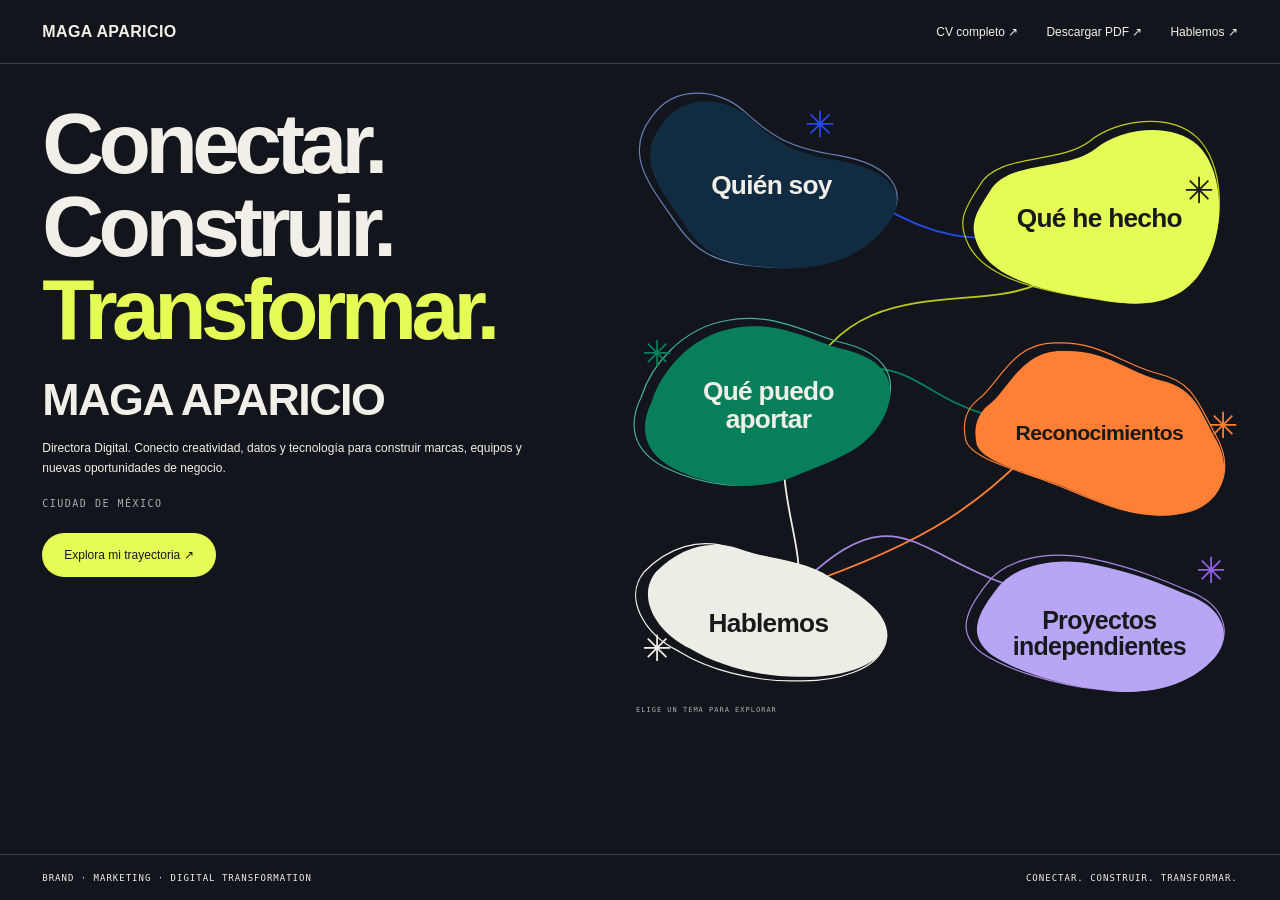
==== index.html @ 7d85b3da "Refresh stylesheet for green projects background" ====
<!doctype html><html lang="es"><head><meta charset="UTF-8"><meta name="viewport" content="width=device-width, initial-scale=1"><meta name="description" content="Conoce la trayectoria, experiencia y capacidades de Maga Aparicio."><title>Maga Aparicio — Conectar. Construir. Transformar.</title><link rel="stylesheet" href="interactive.css?v=20261020-green-projects"></head><body><header><a class="header-name" href="https://magaaparicio.github.io/#inicio" aria-label="Maga Aparicio, inicio">MAGA APARICIO</a><nav><a href="cv.html">CV completo ↗</a><a href="Maga-Aparicio-CV.pdf?v=20261013-8" download="Maga-Aparicio-CV.pdf">Descargar PDF ↗</a><button data-view="contacto">Hablemos ↗</button></nav></header><main><section class="copy"><div id="content" role="tabpanel" aria-live="polite" aria-labelledby="tab-inicio"></div><div class="secondary"><button data-view="inicio" id="tab-inicio">Inicio</button><button data-view="reconocimientos">Reconocimientos</button><button data-view="contacto">Contacto</button></div></section><section class="visual" aria-label="Explora mi perfil"><div id="scene" aria-hidden="true"><svg class="connections" viewBox="0 0 1000 1000" aria-hidden="true"><path d="M260 180 C440 140 420 285 690 235"/><path d="M735 235 C690 440 380 240 275 500"/><path d="M270 520 C480 360 460 595 735 540"/><path d="M270 520 C210 630 280 735 270 830"/><path d="M735 530 C590 655 560 725 270 825"/><path d="M270 825 C460 640 465 815 735 850"/></svg></div><span class="design-star star-0" aria-hidden="true">✳</span><span class="design-star star-1" aria-hidden="true">✳</span><span class="design-star star-2" aria-hidden="true">✳</span><span class="design-star star-3" aria-hidden="true">✳</span><span class="design-star star-4" aria-hidden="true">✳</span><span class="design-star star-5" aria-hidden="true">✳</span><div class="choices" role="tablist" aria-label="Secciones del perfil"><button class="sphere-choice choice-0" id="tab-soy" role="tab" aria-controls="content" aria-selected="false" data-view="soy"><svg class="organic-shape" viewBox="0 0 250 220" preserveAspectRatio="none" aria-hidden="true"><path class="shape-outline" d="M24 39 C44 3 83 8 105 32 C130 59 142 72 189 81 C235 91 254 120 231 156 C209 191 170 210 118 202 C71 199 56 176 40 145 C20 110 0 77 24 39 Z" fill="none"/><path class="shape-fill" d="M24 39 C44 3 83 8 105 32 C130 59 142 72 189 81 C235 91 254 120 231 156 C209 191 170 210 118 202 C71 199 56 176 40 145 C20 110 0 77 24 39 Z"/></svg><span><b class="node-copy">Quién soy</b></span><small>Trayectoria & enfoque ↗</small></button><button class="sphere-choice choice-1" id="tab-hecho" role="tab" aria-controls="content" aria-selected="false" data-view="hecho"><svg class="organic-shape" viewBox="0 0 250 220" preserveAspectRatio="none" aria-hidden="true"><path class="shape-outline" d="M21 80 C37 44 93 57 121 32 C146 8 194 2 218 28 C242 55 245 120 225 160 C208 199 175 211 125 199 C72 190 27 176 12 143 C1 118 7 105 21 80 Z" fill="none"/><path class="shape-fill" d="M21 80 C37 44 93 57 121 32 C146 8 194 2 218 28 C242 55 245 120 225 160 C208 199 175 211 125 199 C72 190 27 176 12 143 C1 118 7 105 21 80 Z"/></svg><span><b class="node-copy">Qué he hecho</b></span><small>Experiencia & resultados ↗</small></button><button class="sphere-choice choice-2" id="tab-aporto" role="tab" aria-controls="content" aria-selected="false" data-view="aporto"><svg class="organic-shape" viewBox="0 0 250 220" preserveAspectRatio="none" aria-hidden="true"><path class="shape-outline" d="M15 104 C24 69 51 27 92 18 C134 8 165 32 193 42 C237 54 249 83 234 123 C218 163 185 174 151 192 C109 214 66 202 35 183 C8 165 2 137 15 104 Z" fill="none"/><path class="shape-fill" d="M15 104 C24 69 51 27 92 18 C134 8 165 32 193 42 C237 54 249 83 234 123 C218 163 185 174 151 192 C109 214 66 202 35 183 C8 165 2 137 15 104 Z"/></svg><span><b class="node-copy">Qué puedo<br>aportar</b></span><small>Capacidades ↗</small></button><button class="sphere-choice choice-3" id="tab-reconocimientos" role="tab" aria-controls="content" aria-selected="false" data-view="reconocimientos"><svg class="organic-shape" viewBox="0 0 250 220" preserveAspectRatio="none" aria-hidden="true"><path class="shape-outline" d="M20 78 C39 62 51 13 93 16 C132 15 151 40 184 50 C215 59 219 82 235 117 C254 158 237 195 203 202 C165 211 128 190 95 173 C65 157 14 145 9 122 C6 105 9 89 20 78 Z" fill="none"/><path class="shape-fill" d="M20 78 C39 62 51 13 93 16 C132 15 151 40 184 50 C215 59 219 82 235 117 C254 158 237 195 203 202 C165 211 128 190 95 173 C65 157 14 145 9 122 C6 105 9 89 20 78 Z"/></svg><span><b class="node-copy">Reconocimientos</b></span><small>Trabajo que deja huella ↗</small></button><button class="sphere-choice choice-4" id="tab-contacto" role="tab" aria-controls="content" aria-selected="false" data-view="contacto"><svg class="organic-shape" viewBox="0 0 250 220" preserveAspectRatio="none" aria-hidden="true"><path class="shape-outline" d="M19 58 C41 26 69 13 98 27 C126 42 158 41 184 66 C216 91 241 118 237 150 C234 185 193 202 156 200 C117 201 77 185 51 162 C18 139 0 91 19 58 Z" fill="none"/><path class="shape-fill" d="M19 58 C41 26 69 13 98 27 C126 42 158 41 184 66 C216 91 241 118 237 150 C234 185 193 202 156 200 C117 201 77 185 51 162 C18 139 0 91 19 58 Z"/></svg><span><b class="node-copy">Hablemos</b></span><small>¿Qué podemos transformar? ↗</small></button><button class="sphere-choice choice-5" id="tab-proyectos" role="tab" aria-controls="content" aria-selected="false" data-view="proyectos"><svg class="organic-shape" viewBox="0 0 250 220" preserveAspectRatio="none" aria-hidden="true"><path class="shape-outline" d="M27 67 C42 35 80 20 121 32 C156 42 181 56 215 77 C244 96 252 133 230 164 C206 198 169 210 130 202 C92 197 45 176 23 154 C1 129 8 102 27 67 Z" fill="none"/><path class="shape-fill" d="M27 67 C42 35 80 20 121 32 C156 42 181 56 215 77 C244 96 252 133 230 164 C206 198 169 210 130 202 C92 197 45 176 23 154 C1 129 8 102 27 67 Z"/></svg><span><b class="node-copy">Proyectos<br>independientes</b></span></button></div><div class="visual-bottom"><span>ELIGE UN TEMA PARA EXPLORAR</span><button id="motion" aria-pressed="false">Pausar movimiento</button></div></section></main><footer><span>BRAND · MARKETING · DIGITAL TRANSFORMATION</span><span>CONECTAR. CONSTRUIR. TRANSFORMAR.</span></footer><script src="interactive.js?v=20261020-theindustry"></script><script src="constellation-2d.js"></script></body></html>
---- interactive.css ----
:root{--paper:#eeede5;--ink:#17191b;--blue:#2449ed;--yellow:#e4fc55}*{box-sizing:border-box}body{margin:0;background:var(--paper);color:var(--ink);font-family:Arial,Helvetica,sans-serif}a{color:inherit;text-decoration:none}button{font:inherit;cursor:pointer;color:inherit}header{height:78px;padding:0 5%;display:flex;align-items:center;justify-content:space-between;border-bottom:1px solid #17191b25}.brand{font-size:30px;letter-spacing:-3px;font-weight:900}.brand span{font-size:11px;letter-spacing:0;vertical-align:top}nav{display:flex;gap:28px;align-items:center;font-size:12px}nav button{background:none;border:0;padding:8px 0}main{display:grid;grid-template-columns:48% 52%;min-height:calc(100svh - 124px)}.copy{padding:50px 0 25px 10.4%;display:flex;flex-direction:column;min-width:0}.eyebrow,.kicker,.secondary,footer,.visual-bottom,.number{font:10px monospace;letter-spacing:1px}.eyebrow{margin-bottom:40px}.copy h1{font-size:clamp(52px,7vw,110px);line-height:.97;letter-spacing:-.065em;margin:0 0 30px}.copy h2{font-size:clamp(36px,4.7vw,74px);line-height:1.04;letter-spacing:-.055em;margin:18px 0 25px;font-weight:500}em{font-style:normal;color:var(--blue)}.lead{font-size:17px;line-height:1.65;max-width:440px;margin:15px 0}.kicker{display:block}.pill{display:inline-block;background:var(--ink);color:var(--paper);border:0;padding:15px 22px;border-radius:28px;font-size:12px;margin-top:20px}.secondary{display:flex;gap:24px;margin-top:auto;padding-top:35px}.secondary button{border:0;background:none;padding:8px 0;font:inherit;opacity:.6}.secondary button.active{opacity:1;text-decoration:underline;text-underline-offset:6px}.visual{position:relative;min-width:0;min-height:660px;align-self:stretch}#scene{position:absolute;inset:0}#scene canvas{width:100%;height:100%;display:block}.choices{position:absolute;inset:0;pointer-events:none}.sphere-choice{position:absolute;border:0;border-radius:50%;width:210px;height:210px;background:transparent;pointer-events:auto;display:flex;flex-direction:column;justify-content:center;align-items:center;gap:10px;color:white;text-shadow:0 2px 12px #001259;font-weight:600;transition:transform .3s}.sphere-choice:hover{transform:scale(1.07)}.sphere-choice[aria-selected=true]{outline:1px solid var(--blue);outline-offset:17px}.sphere-choice>span:not(.number){font-size:19px;letter-spacing:-.4px}.sphere-choice small{font-size:10px;font-weight:400}.number{opacity:.7}.choice-0{left:7%;top:8%}.choice-1{left:53%;top:31%}.choice-2{left:15%;top:61%}.visual-bottom{position:absolute;bottom:12px;left:8%;right:6%;display:flex;justify-content:space-between;align-items:center;gap:12px;color:#555;font-size:9px}.visual-bottom button{border:1px solid #888;background:none;border-radius:20px;padding:8px 12px;font-size:9px}.facts{display:grid;grid-template-columns:repeat(3,minmax(0,1fr));gap:12px;margin:25px 0}.facts strong{font-size:40px;letter-spacing:-2px;color:var(--blue);display:block}.facts span{font-size:11px;line-height:1.5;display:block;margin-top:8px}.mini-timeline{border-left:1px solid #8887;padding-left:20px;margin:25px 0}.mini-timeline p{font-size:14px;line-height:1.6;margin:12px 0}.mini-timeline small{font:10px monospace;color:var(--blue);display:block}.skills p,.honors p{border-top:1px solid #8885;padding:14px 0;margin:0;font-size:18px}.skills small,.honors small{display:block;font-size:12px;line-height:1.6;margin-top:8px;color:#555}.mail{font-size:clamp(16px,2vw,28px);display:inline-block;border-bottom:1px solid #555;padding-bottom:8px;margin-top:20px;overflow-wrap:anywhere;max-width:100%}footer{height:46px;padding:0 5%;display:flex;align-items:center;justify-content:space-between;border-top:1px solid #17191b25;font-size:9px}#content{animation:enter .4s ease both;max-width:95%}@keyframes enter{from{opacity:0;transform:translateY(10px)}to{opacity:1;transform:none}}:focus-visible{outline:3px solid #ff821c;outline-offset:6px}.no-webgl .sphere-choice{background:radial-gradient(circle at 35% 20%,#6586ff,#1645ea 55%,#072373);box-shadow:0 20px 45px #2449ed30}.no-webgl #motion{display:none}@media(max-width:1000px) and (min-width:701px){.sphere-choice{width:165px;height:165px}.choice-1{left:51%}.sphere-choice>span:not(.number){font-size:15px}.sphere-choice small{font-size:8px}.visual{min-height:590px}.copy{padding-top:35px}.copy h1{font-size:7vw}.eyebrow{font-size:8px}.facts strong{font-size:30px}}@media(max-width:700px){header{height:auto;min-height:70px;padding:16px 6%;gap:15px}nav{gap:15px;font-size:10px}nav a:nth-child(2){display:none}main{display:flex;flex-direction:column}.copy{padding:32px 7% 20px;order:2}.eyebrow{margin-bottom:25px}.copy h1{font-size:14vw}.copy h2{font-size:10vw}.visual{order:1;height:390px;min-height:390px}.sphere-choice{width:135px;height:135px;gap:6px}.sphere-choice>span:not(.number){font-size:13px}.sphere-choice small{font-size:8px}.choice-0{left:7%;top:6%}.choice-1{left:56%;top:22%}.choice-2{left:25%;top:56%}.sphere-choice[aria-selected=true]{outline-offset:9px}.visual-bottom{bottom:0;font-size:7px}.visual-bottom button{font-size:8px;padding:6px}.lead{font-size:15px}.secondary{margin-top:20px;gap:20px}footer{font-size:8px;height:50px}footer span:last-child{display:none}.facts strong{font-size:34px}#content{max-width:100%}}@media(prefers-reduced-motion:reduce){*{animation:none!important;transition:none!important}}
.visual{min-height:790px}.sphere-choice{width:190px;height:190px}.choice-0{left:8%;top:6%}.choice-1{left:54%;top:24%}.choice-2{left:10%;top:49%}.choice-3{width:145px;height:145px;left:61%;top:60%}.choice-4{width:145px;height:145px;left:33%;top:78%}.choice-3>span:not(.number),.choice-4>span:not(.number){font-size:14px}.choice-3 small,.choice-4 small{font-size:8px}.education-note{font-size:11px;line-height:1.8;color:#555;margin-top:22px}.job-explorer{margin-top:24px}.job-explorer label{font:10px monospace;letter-spacing:1px;display:block;margin-bottom:10px}.job-explorer select{width:100%;padding:13px;background:transparent;border:1px solid #999;color:#17191b;font:13px Arial;border-radius:4px}#job-detail{font-size:13px;line-height:1.6;padding:15px 0}#job-detail h3{font-size:18px;margin:8px 0}#job-detail small{font:10px monospace;color:#2449ed}#job-detail ul{padding-left:18px}#job-detail li{margin:8px 0}.visual{position:sticky;top:0;align-self:start;height:calc(100svh - 100px);min-height:790px}@media(min-width:701px) and (max-width:1000px){.sphere-choice{width:155px;height:155px}.choice-3,.choice-4{width:120px;height:120px}.choice-3>span:not(.number){font-size:11px}.choice-3 small{font-size:7px}}@media(max-width:700px){.visual{position:relative;top:auto;height:450px;min-height:450px}.sphere-choice{width:120px;height:120px}.choice-0{left:6%;top:3%}.choice-1{left:61%;top:12%}.choice-2{left:8%;top:43%}.choice-3{left:65%;top:51%;width:95px;height:95px}.choice-4{left:36%;top:73%;width:95px;height:95px}.sphere-choice>span:not(.number){font-size:12px}.sphere-choice small{font-size:7px}.choice-3>span:not(.number){font-size:9px}.choice-4>span:not(.number){font-size:11px}.choice-3 small,.choice-4 small{font-size:6px}.visual-bottom{font-size:6px}.visual-bottom button{font-size:7px}}
/* Editorial finish and a clearer state for each sphere. */
body{background:#f1efe7}.visual:before{content:'';position:absolute;inset:3% 4% 0;background:radial-gradient(ellipse at 47% 52%,#d5dcf54a,transparent 65%);pointer-events:none}.visual:after{content:'CONEXIONES QUE DAN FORMA A MI TRAYECTORIA';position:absolute;right:8%;top:16px;font:8px monospace;letter-spacing:1.5px;color:#747773;pointer-events:none}.sphere-choice{transition:transform .45s cubic-bezier(.2,.7,.2,1),opacity .45s;isolation:isolate}.sphere-choice:before{content:'';position:absolute;inset:-11px;border:1px solid #2449ed;border-radius:50%;opacity:0;transform:scale(.92);transition:opacity .4s,transform .4s;pointer-events:none}.sphere-choice[aria-selected=true]{outline:none;transform:scale(1.04)}.sphere-choice[aria-selected=true]:before{opacity:.8;transform:scale(1.06)}.sphere-choice[aria-selected=true] .number{background:var(--yellow);color:#17191b;text-shadow:none;border-radius:20px;padding:4px 8px;opacity:1}.sphere-choice:hover:before{opacity:.35;transform:scale(1.01)}.sphere-choice[aria-selected=true]:hover:before{opacity:.8;transform:scale(1.06)}body:not([data-view=inicio]) .sphere-choice[aria-selected=false]{opacity:.76}.sphere-choice small{opacity:.85}.sphere-choice span,.sphere-choice small{pointer-events:none}.copy h1,.copy h2{font-weight:600}.eyebrow:before{content:'';width:6px;height:6px;background:#2449ed;display:inline-block;margin-right:10px;border-radius:50%}.kicker{color:#636965}.secondary{border-top:1px solid #17191b20;margin-top:35px;padding-top:17px}.secondary button:hover{opacity:1}.pill{transition:background .25s,transform .25s}.pill:hover{background:#2449ed;transform:translateY(-2px)}.job-explorer select:focus-visible{outline:2px solid #2449ed}.facts{border-top:1px solid #17191b25;border-bottom:1px solid #17191b25;padding:20px 0}.facts>div+div{border-left:1px solid #17191b25;padding-left:12px}.skills p,.honors p{padding:18px 0}.education-note strong{color:#17191b}.mail:hover{color:#2449ed}.brand:hover{color:#2449ed}#content{animation:enter .5s cubic-bezier(.2,.7,.2,1) both}@keyframes enter{from{opacity:0;transform:translateY(12px);filter:blur(3px)}to{opacity:1;transform:none;filter:none}}@media(max-width:700px){.visual:after{font-size:6px;top:9px;right:6%}.sphere-choice:before{inset:-6px}.sphere-choice[aria-selected=true]{transform:scale(1.02)}.facts{padding:15px 0}.secondary{gap:22px}.copy{padding-top:38px}}
body{--paper:#12151b;--ink:#f1efe7;background:var(--paper);color:var(--ink);transition:background .65s ease,color .5s ease}body[data-theme=cream]{--paper:#f1efe7;--ink:#17191b}body[data-theme=blue]{--paper:#2449ed;--ink:#f1efe7}header,footer{border-color:color-mix(in srgb,var(--ink) 20%,transparent)}body[data-theme=dark] em,body[data-theme=blue] em{color:#e4fc55}body[data-theme=dark] .visual:before{background:radial-gradient(ellipse at 47% 52%,#163a8f40,transparent 65%)}body[data-theme=blue] .visual:before{background:radial-gradient(ellipse at 47% 52%,#080e4745,transparent 65%)}.eyebrow,.kicker,.visual:after,.visual-bottom,.education-note,.skills small,.honors small{color:var(--ink);opacity:.7}.education-note strong{color:var(--ink)}.facts strong,.mini-timeline small,#job-detail small{color:#2449ed}body[data-theme=dark] .facts strong,body[data-theme=blue] .facts strong,body[data-theme=dark] .mini-timeline small,body[data-theme=blue] .mini-timeline small,body[data-theme=dark] #job-detail small{color:#e4fc55}.facts,.facts>div+div,.secondary,.skills p,.honors p,.mini-timeline{border-color:color-mix(in srgb,var(--ink) 24%,transparent)}.job-explorer select{color:var(--ink);border-color:color-mix(in srgb,var(--ink) 40%,transparent);background:var(--paper)}.job-explorer select option{background:var(--paper);color:var(--ink)}body[data-theme=dark] .pill,body[data-theme=blue] .pill{background:#e4fc55;color:#17191b}body[data-theme=dark] .sphere-choice:before,body[data-theme=blue] .sphere-choice:before{border-color:#e4fc55}.mail:hover,body[data-theme=dark] .brand:hover,body[data-theme=blue] .brand:hover{color:#e4fc55}.visual-bottom button{color:var(--ink);border-color:color-mix(in srgb,var(--ink) 40%,transparent)}.sphere-choice:hover{transform:scale(1.045)}.sphere-choice[aria-selected=true]{transform:scale(1.04)}body[data-theme=dark] .eyebrow:before,body[data-theme=blue] .eyebrow:before{background:#e4fc55}@media(prefers-reduced-motion:reduce){body{transition:none}}
/* Keep the constellation compact and labels light. */
@media(min-width:1001px){.visual{min-height:710px}.choice-0{left:13%;top:10%}.choice-1{left:57%;top:23%}.choice-2{left:17%;top:49%}.choice-3{left:65%;top:59%}.choice-4{left:42%;top:78%}.sphere-choice{width:175px;height:175px}.choice-3,.choice-4{width:130px;height:130px}}.sphere-choice{text-shadow:0 1px 9px #001140;font-weight:500}.sphere-choice>span:not(.number){font-size:16px}.sphere-choice .number{font-size:8px}.sphere-choice small{font-size:8px;opacity:.7}.choice-3>span:not(.number){font-size:12px}.choice-4>span:not(.number){font-size:14px}.visual:before{background:radial-gradient(ellipse at 52% 52%,#14379c28,transparent 65%)}@media(max-width:700px){.sphere-choice>span:not(.number){font-size:12px}.choice-3>span:not(.number){font-size:9px}.choice-4>span:not(.number){font-size:11px}.sphere-choice small{font-size:7px}.choice-3 small,.choice-4 small{font-size:6px}}
/* Rendered 2D art and proportional hit areas share one square coordinate space. */
.visual{position:sticky;top:85px;width:100%;height:auto;min-height:0;aspect-ratio:1/1;margin-top:20px;margin-bottom:60px;align-self:start}.visual:before{inset:0}.visual:after{top:0;font-size:7px}#scene,.choices{position:absolute;inset:0}#scene{pointer-events:none}.constellation-art{display:block;width:100%;height:100%;object-fit:contain;filter:drop-shadow(0 12px 28px #07165440);transition:filter .45s}.is-hovered:not(.effects-off) .constellation-art{filter:drop-shadow(0 10px 30px #2449ed65) brightness(1.1)}.sphere-choice{width:25%;height:25%;padding:5px;gap:6px;border-radius:50%;transform:none!important;background:transparent;transition:opacity .3s}.choice-0{left:14%;top:8%}.choice-1{left:57%;top:18%;width:28%;height:28%}.choice-2{left:17%;top:45%;width:26%;height:26%}.choice-3{left:66%;top:55%;width:18%;height:18%}.choice-4{left:40%;top:71%;width:18%;height:18%}.sphere-choice:before{inset:-4px;transform:scale(1);border:1px solid #e4fc55;box-shadow:0 0 22px #e4fc5525}.sphere-choice[aria-selected=true]:before{transform:scale(1.1);opacity:1}.sphere-choice>span:not(.number){font-size:clamp(11px,1.2vw,18px);background:#071a5980;padding:5px 8px;border-radius:4px;line-height:1.25;max-width:100%;text-align:center}.sphere-choice small{font-size:clamp(6px,.6vw,9px);text-shadow:0 1px 4px black}.choice-3>span:not(.number){font-size:clamp(8px,.85vw,13px)}.choice-4>span:not(.number){font-size:clamp(10px,1vw,15px)}.choice-3 small,.choice-4 small{display:none}.number{font-size:8px!important}.visual-bottom{bottom:-35px;left:8%;right:6%}.visual-bottom button{white-space:nowrap}.copy{padding-bottom:40px}body:not([data-view=inicio]) .sphere-choice[aria-selected=false]{opacity:1}@media(max-width:1000px) and (min-width:701px){.visual{min-height:0;height:auto}.sphere-choice{width:25%;height:25%}.choice-1{width:28%;height:28%}.choice-2{width:26%;height:26%}.choice-3,.choice-4{width:18%;height:18%}.sphere-choice small{display:none}.sphere-choice>span:not(.number){font-size:10px}.choice-3>span:not(.number){font-size:8px}.visual-bottom{font-size:7px;gap:8px}.visual-bottom button{font-size:7px}}@media(max-width:700px){.visual{position:relative;top:0;min-height:0;height:auto;aspect-ratio:1/1;width:100%;margin:18px 0 45px}.sphere-choice{width:25%;height:25%}.choice-0{left:14%;top:8%}.choice-1{left:57%;top:18%;width:28%;height:28%}.choice-2{left:17%;top:45%;width:26%;height:26%}.choice-3{left:66%;top:55%;width:18%;height:18%}.choice-4{left:40%;top:71%;width:18%;height:18%}.sphere-choice>span:not(.number){font-size:11px;padding:4px 5px}.choice-3>span:not(.number){font-size:8px}.choice-4>span:not(.number){font-size:10px}.sphere-choice small{display:none}.number{font-size:7px!important}.visual-bottom{bottom:-25px}.copy{padding-top:20px}.visual:after{font-size:6px}}@media(prefers-reduced-motion:reduce){.constellation-art{transition:none}}
/* Final 2D composition: independent foreground assets, fixed background, live labels. */
.visual{aspect-ratio:1/1;margin-top:20px}.visual:after{display:none}.orb-art{position:absolute;inset:0;width:100%;height:100%;object-fit:contain;pointer-events:none;transition:transform .4s,filter .4s;filter:brightness(.84)}.sphere-choice{overflow:visible;gap:0;padding:0}.sphere-choice:before{display:none}.sphere-choice>span:not(.number){position:absolute;z-index:3;white-space:nowrap;background:none;border-radius:0;padding:0;text-shadow:none;font-size:clamp(10px,1.1vw,16px);font-weight:400;color:var(--ink);text-align:left;line-height:1.4;transition:color .3s}.sphere-choice>span:not(.number):before{content:'';position:absolute;width:28px;height:1px;left:-34px;top:50%;background:#8babd9}.sphere-choice small{display:none}.choice-0{left:13%;top:6%;width:26%;height:26%}.choice-1{left:59%;top:16%;width:28%;height:28%}.choice-2{left:18%;top:40%;width:34%;height:34%}.choice-3{left:66%;top:55%;width:20%;height:20%}.choice-4{left:40%;top:75%;width:20%;height:20%}.choice-0>span:not(.number){top:13%;left:96%}.choice-1>span:not(.number),.choice-3>span:not(.number){left:89%;top:45%}.choice-2>span:not(.number){right:96%;top:56%;white-space:normal;width:90px}.choice-2>span:not(.number):before{left:auto;right:-30px;width:25px}.choice-4>span:not(.number){left:97%;top:48%}.sphere-choice:hover .orb-art,.sphere-choice:focus-visible .orb-art{transform:scale(1.055);filter:brightness(1.05) drop-shadow(0 0 14px #2d67ff65)}.sphere-choice[aria-selected=true] .orb-art{filter:brightness(1.04) drop-shadow(0 0 13px #2d67ff55)}.sphere-choice[aria-selected=true]>span:not(.number){text-decoration:underline;text-underline-offset:6px}.effects-off .orb-art{transition:none}.effects-off .sphere-choice:hover .orb-art{transform:none}.connections{position:absolute;inset:0;width:100%;height:100%;overflow:visible}.connections path{fill:none;stroke:#6693e1;stroke-width:3.5;opacity:.8}.connections .yellow{stroke:#d2d959}.back-orb{position:absolute;border-radius:50%;background:radial-gradient(circle at 30% 22%,#9a951e88 0,#66601755 23%,#15190655 60%,#72752266 85%,#abab2f55 100%);box-shadow:inset 0 0 12px #c4c93b22;filter:blur(3px);opacity:.55;pointer-events:none}.back-1{width:18%;height:18%;left:2%;top:29%}.back-2{width:11%;height:11%;left:61%;top:7%;background:radial-gradient(circle at 35% 25%,#c77d2880,#40231466 60%,#95582555)}.back-3{width:15%;height:15%;left:52%;top:32%;opacity:.3}.back-4{width:24%;height:24%;left:78%;top:32%;background:radial-gradient(circle at 30% 23%,#b2632788,#341c1055 62%,#a45a1e55);opacity:.4}.back-5{width:25%;height:25%;left:74%;top:75%;opacity:.35}.back-6{width:18%;height:18%;left:4%;top:76%;background:radial-gradient(circle at 30% 20%,#ae682788,#321c1055 65%,#82481b55)}body[data-theme=cream] .back-orb{opacity:.3}body[data-theme=blue] .connections path{stroke:#abc7ff}body[data-theme=blue] .connections .yellow{stroke:#e4fc55}.visual-bottom{bottom:-35px}.copy h1{font-size:clamp(48px,6.7vw,105px)}@media(max-width:1000px) and (min-width:701px){.sphere-choice>span:not(.number){font-size:9px}.choice-2>span:not(.number){width:65px}.sphere-choice>span:not(.number):before{width:14px;left:-18px}.choice-2>span:not(.number):before{left:auto;right:-15px;width:12px}}@media(max-width:700px){.visual{width:90%;margin:24px 5% 50px}.sphere-choice>span:not(.number){font-size:9px}.choice-0{left:13%;top:6%;width:26%;height:26%}.choice-1{left:59%;top:16%;width:28%;height:28%}.choice-2{left:18%;top:40%;width:34%;height:34%}.choice-3{left:66%;top:55%;width:20%;height:20%}.choice-4{left:40%;top:75%;width:20%;height:20%}.choice-1>span:not(.number),.choice-3>span:not(.number){left:43%;top:107%;font-size:8px}.choice-2>span:not(.number){width:60px;right:91%}.choice-4>span:not(.number){left:102%;font-size:9px}.sphere-choice>span:not(.number):before{display:none}.connections path{stroke-width:4}.copy h1{font-size:14vw}.visual-bottom{font-size:6px;left:0;right:0}}
/* Flat interactive nodes, with section names inside. */
.visual{isolation:isolate}.visual:before{display:none}.sphere-choice{border-radius:50%;background:#2449ed;color:#f1efe7;border:0;display:flex;justify-content:center;align-items:center;padding:18px;box-shadow:none;transition:transform .3s ease,outline-color .3s ease;outline:2px solid transparent;outline-offset:6px}.sphere-choice>span:not(.number){position:static;white-space:normal;width:auto!important;max-width:100%;color:inherit;font-size:clamp(16px,1.8vw,28px);line-height:1.12;text-align:center;font-weight:600;letter-spacing:-.6px;padding:0;background:none}.sphere-choice>span:not(.number):before{display:none}.sphere-choice small,.sphere-choice .number{display:none}.choice-0{left:13%;top:6%;width:26%;height:26%}.choice-1{left:59%;top:16%;width:28%;height:28%;background:#e4fc55;color:#17191b}.choice-2{left:18%;top:40%;width:34%;height:34%}.choice-3{left:66%;top:55%;width:20%;height:20%;background:#f47b32;color:#17191b}.choice-4{left:40%;top:75%;width:20%;height:20%;background:#f1efe7;color:#17191b}.choice-3>span:not(.number){font-size:clamp(12px,1.1vw,17px);letter-spacing:-.3px;overflow-wrap:normal}.choice-4>span:not(.number){font-size:clamp(15px,1.5vw,23px)}.sphere-choice:hover,.sphere-choice:focus-visible{transform:scale(1.045)!important;outline-color:#e4fc55}.sphere-choice[aria-selected=true]{transform:scale(1.025)!important;outline-color:var(--ink)}.sphere-choice[aria-selected=true]>span:not(.number){text-decoration:none}.sphere-choice:before{display:none!important}.connections path{stroke-width:8;stroke:#2449ed;opacity:1;transition:stroke .3s}.connections .yellow{stroke:#f1efe7}.visual.is-hovered .connections path{stroke:#e4fc55}body[data-theme=cream] .connections .yellow{stroke:#17191b}body[data-theme=blue] .connections path{stroke:#9db7ff}body[data-theme=blue] .connections .yellow{stroke:#e4fc55}body[data-theme=blue] .choice-0,body[data-theme=blue] .choice-2{background:#172a7c}body[data-theme=cream] .choice-4{background:#17191b;color:#f1efe7}.effects-off .sphere-choice:hover{transform:none!important}.copy h2{font-size:clamp(34px,4.2vw,64px)}.lead{font-size:16px;line-height:1.65}.visual-bottom{opacity:.7}#motion{display:none}.visual-bottom:after{content:'↗';font-size:24px}.choices:after{content:'';position:absolute;width:9px;height:9px;background:#f47b32;border-radius:50%;left:95%;top:42%;pointer-events:none}.choices:before{content:'';position:absolute;width:7px;height:7px;background:#e4fc55;border-radius:50%;left:50%;top:4%;pointer-events:none}@media(max-width:1000px) and (min-width:701px){.sphere-choice>span:not(.number){font-size:16px}.choice-3>span:not(.number){font-size:10px}.choice-4>span:not(.number){font-size:13px}.sphere-choice{padding:9px}}@media(max-width:700px){.sphere-choice{padding:12px}.sphere-choice>span:not(.number){font-size:16px}.choice-3>span:not(.number){font-size:10px}.choice-4>span:not(.number){font-size:13px}.copy h2{font-size:10vw}.visual-bottom{font-size:7px}.connections path{stroke-width:9}}

.brand{font-size:18px;letter-spacing:1px;font-weight:700;white-space:nowrap}@media(max-width:700px){.brand{font-size:14px;letter-spacing:.6px}}
/* Organic navigation with a consistent multicolor connection system. */
.sphere-choice{border-radius:43% 57% 61% 39% / 53% 40% 60% 47%;outline:0;transition:border-radius .55s ease,transform .35s ease,box-shadow .35s ease}.choice-0{left:9%;top:5%;width:34%;height:30%;border-radius:62% 38% 56% 44% / 43% 54% 46% 57%}.choice-1{left:58%;top:15%;width:36%;height:31%;border-radius:41% 59% 39% 61% / 56% 40% 60% 44%}.choice-2{left:13%;top:42%;width:40%;height:33%;border-radius:43% 57% 61% 39% / 64% 57% 43% 36%}.choice-3{left:61%;top:56%;width:37%;height:25%;border-radius:36% 64% 40% 60% / 53% 43% 57% 47%}.choice-4{left:36%;top:80%;width:34%;height:18%;border-radius:61% 39% 49% 51% / 52% 55% 45% 48%}.sphere-choice:hover,.sphere-choice:focus-visible{border-radius:55% 45% 44% 56% / 45% 59% 41% 55%;box-shadow:0 0 0 2px var(--paper),0 0 0 4px var(--ink)}.sphere-choice[aria-selected=true]{box-shadow:0 0 0 4px var(--paper),0 0 0 6px var(--ink)}.sphere-choice>span:not(.number){font-size:clamp(19px,2.3vw,35px);max-width:85%;letter-spacing:-1px}.choice-0>span:not(.number){max-width:70%}.choice-1>span:not(.number){max-width:75%}.choice-2>span:not(.number){max-width:70%}.choice-3>span:not(.number){font-size:clamp(13px,1.45vw,22px);letter-spacing:-.5px}.choice-4>span:not(.number){font-size:clamp(18px,1.9vw,28px)}.connections path,.visual.is-hovered .connections path,body[data-theme=blue] .connections path{stroke-width:6;stroke:#2449ed;opacity:1}.connections path:nth-child(2),.visual.is-hovered .connections path:nth-child(2),body[data-theme=blue] .connections path:nth-child(2){stroke:#e4fc55}.connections path:nth-child(3),.visual.is-hovered .connections path:nth-child(3),body[data-theme=blue] .connections path:nth-child(3){stroke:#f1efe7}.connections path:nth-child(4),.visual.is-hovered .connections path:nth-child(4),body[data-theme=blue] .connections path:nth-child(4){stroke:#f47b32}.connections path:nth-child(5),.visual.is-hovered .connections path:nth-child(5),body[data-theme=blue] .connections path:nth-child(5){stroke:#f47b32}.connections path:nth-child(6),.visual.is-hovered .connections path:nth-child(6),body[data-theme=blue] .connections path:nth-child(6){stroke:#e4fc55}body[data-theme=cream] .connections path:nth-child(3){stroke:#69717b}body[data-theme=blue] .connections path:first-child{stroke:#a1bbff}.visual-bottom{bottom:-35px}@media(max-width:1000px) and (min-width:701px){.sphere-choice>span:not(.number){font-size:20px}.choice-3>span:not(.number){font-size:12px}.choice-4>span:not(.number){font-size:17px}}@media(max-width:700px){.choice-0{left:9%;top:5%;width:34%;height:30%}.choice-1{left:58%;top:15%;width:36%;height:31%}.choice-2{left:13%;top:42%;width:40%;height:33%}.choice-3{left:61%;top:56%;width:37%;height:25%}.choice-4{left:36%;top:80%;width:34%;height:18%}.sphere-choice>span:not(.number){font-size:21px}.choice-3>span:not(.number){font-size:12px}.choice-4>span:not(.number){font-size:18px}.connections path{stroke-width:7}.visual{margin-bottom:65px}.sphere-choice{padding:10px}}@media(prefers-reduced-motion:reduce){.sphere-choice{transition:none}}
/* Draw the asymmetric silhouettes rather than approximating them with radius. */
.organic-shape{position:absolute;inset:0;width:100%;height:100%;overflow:visible;pointer-events:none}.sphere-choice{background:transparent!important;border-radius:0!important;box-shadow:none!important;outline:none!important;isolation:isolate}.sphere-choice>span:not(.number){position:relative;z-index:2}.sphere-choice:hover .organic-shape,.sphere-choice:focus-visible .organic-shape{filter:drop-shadow(0 0 1px #e4fc55)}.sphere-choice[aria-selected=true] .organic-shape path{stroke:#e4fc55;stroke-width:1.5;paint-order:stroke fill}.choice-0{left:3%;top:0%;width:43%;height:35%}.choice-1{left:49%;top:5%;width:47%;height:36%}.choice-2{left:8%;top:36%;width:48%;height:38%}.choice-3{left:55%;top:42%;width:43%;height:32%}.choice-4{left:35%;top:73%;width:38%;height:24%}.sphere-choice>span:not(.number){font-size:clamp(20px,2.6vw,40px);line-height:.98;font-weight:700;letter-spacing:-1.5px}.choice-0>span:not(.number){max-width:60%;transform:translate(-2%,-3%)}.choice-1>span:not(.number){max-width:70%;transform:translateY(-4%)}.choice-2>span:not(.number){max-width:63%;transform:translateY(-5%)}.choice-3>span:not(.number){font-size:clamp(12px,1.5vw,23px);letter-spacing:-.7px;transform:translateY(-8%)}.choice-4>span:not(.number){font-size:clamp(18px,2vw,30px);transform:translateY(-14%)}body[data-theme=cream] .choice-4{color:#17191b}body[data-theme=blue] .choice-0,body[data-theme=blue] .choice-2{background:transparent}.visual{margin-top:25px}.copy h1{font-size:clamp(48px,6.7vw,105px)}@media(max-width:1000px) and (min-width:701px){.sphere-choice>span:not(.number){font-size:24px}.choice-3>span:not(.number){font-size:13px}.choice-4>span:not(.number){font-size:20px}}@media(max-width:700px){.choice-0{left:3%;top:0%;width:43%;height:35%}.choice-1{left:49%;top:5%;width:47%;height:36%}.choice-2{left:8%;top:36%;width:48%;height:38%}.choice-3{left:55%;top:42%;width:43%;height:32%}.choice-4{left:35%;top:73%;width:38%;height:24%}.sphere-choice>span:not(.number){font-size:25px;letter-spacing:-1px}.choice-3>span:not(.number){font-size:13px;letter-spacing:-.5px}.choice-4>span:not(.number){font-size:21px}}
/* Reset obsolete external-label offsets and center live text inside each SVG. */
.choices .sphere-choice>span:not(.number){position:absolute;inset:0!important;display:flex;align-items:center;justify-content:center;max-width:none!important;width:100%!important;height:100%;padding:10% 12%;margin:0;transform:none!important;text-align:center;line-height:.98;white-space:normal;font-size:clamp(22px,2.65vw,40px);font-weight:700;color:inherit;letter-spacing:-1px;z-index:3}.choices .choice-3>span:not(.number){font-size:clamp(13px,1.5vw,23px);padding:0 9%;letter-spacing:-.7px}.choices .choice-4>span:not(.number){font-size:clamp(20px,2vw,30px);padding:0 12% 9%;letter-spacing:-1px}.organic-shape{z-index:1}.shape-outline{stroke:#e4fc55;stroke-width:1.3;vector-effect:non-scaling-stroke;transform:translate(-6px,-5px) scale(1.035);transform-origin:center;opacity:.85}.choice-1 .shape-outline{stroke:#f1efe7;opacity:.65}.choice-2 .shape-outline{stroke:#f47b32;opacity:.6}.choice-3 .shape-outline{stroke:#e4fc55;opacity:.6}.choice-4 .shape-outline{stroke:#2449ed;opacity:.65}.sphere-choice[aria-selected=true] .organic-shape path:not(.shape-outline){stroke:none}.sphere-choice:hover .shape-outline,.sphere-choice[aria-selected=true] .shape-outline{opacity:1;stroke-width:2}.design-star{position:absolute;z-index:0;font:48px Arial;color:#e4fc55;line-height:1;pointer-events:none}.star-one{right:1%;top:41%;font-size:35px}.star-two{left:0;bottom:12%;font-size:23px;color:#f47b32}.choices{z-index:2}.connections{z-index:0}.choices:after{left:95%;top:2%}.visual{top:85px;margin-top:25px}@media(max-width:1000px) and (min-width:701px){.choices .sphere-choice>span:not(.number){font-size:25px}.choices .choice-3>span:not(.number){font-size:13px}.choices .choice-4>span:not(.number){font-size:20px}}@media(max-width:700px){.choices .sphere-choice>span:not(.number){font-size:25px}.choices .choice-3>span:not(.number){font-size:13px}.choices .choice-4>span:not(.number){font-size:21px}.design-star{font-size:22px}.star-two{font-size:15px}.visual{top:0}}
.node-copy{display:block;font:inherit;letter-spacing:inherit;line-height:inherit;text-align:center}
/* Desktop composition fits the viewport height, including all five pieces. */
@media(min-width:701px){main{grid-template-columns:46% 54%;min-height:calc(100svh - 124px);padding-right:3vw;align-items:start}.copy{padding:clamp(26px,5svh,52px) 3vw 26px 10.8%;min-height:calc(100svh - 124px)}.eyebrow{margin-bottom:clamp(22px,4svh,40px)}.copy h1{font-size:clamp(48px,min(6.7vw,12svh),105px);margin-bottom:clamp(18px,3svh,30px)}.lead{max-width:500px}.visual{position:sticky;top:24px;width:min(100%,calc(100svh - 190px));height:auto;min-height:0;aspect-ratio:1/1;justify-self:center;align-self:start;margin:24px 0 55px}.choices .sphere-choice>span:not(.number){font-size:clamp(18px,min(2.65vw,4.6svh),40px)}.choices .choice-3>span:not(.number){font-size:clamp(12px,min(1.5vw,2.8svh),23px)}.choices .choice-4>span:not(.number){font-size:clamp(16px,min(2vw,3.6svh),30px)}.visual-bottom{bottom:-32px;left:0;right:0;font-size:8px}.secondary{margin-top:auto;padding-top:18px}.pill{margin-top:16px}.star-one{font-size:clamp(22px,4svh,35px)}footer{height:46px}}
@media(min-width:701px) and (max-height:650px){header{height:64px}.copy{min-height:calc(100svh - 110px);padding-top:23px}.visual{width:min(100%,calc(100svh - 155px));margin-top:18px}.copy h1{font-size:clamp(44px,11svh,75px)}.lead{font-size:14px;line-height:1.55}.secondary{gap:20px;font-size:9px}.eyebrow{margin-bottom:20px}.pill{padding:11px 18px}.visual-bottom{font-size:7px}main{min-height:calc(100svh - 110px)}}
/* Requested identity placement and recognition label alignment. */
header{justify-content:flex-end}.hero-name{font-size:clamp(28px,3.5vw,54px);font-weight:800;letter-spacing:-1.5px;line-height:1.05;margin:24px 0 14px}.hero-location{font:10px monospace;letter-spacing:1.5px;margin:20px 0 8px;opacity:.7}.copy h1{margin-bottom:18px}.choices .choice-3>span:not(.number){padding:0 13% 8% 5%;font-weight:800;font-size:clamp(13px,min(1.6vw,2.8svh),25px)}.choices .choice-3 .node-copy{font-weight:800;letter-spacing:-.55px}.copy{padding-top:clamp(30px,6svh,65px)}@media(min-width:701px) and (max-height:700px){.copy h1{font-size:clamp(43px,10.3svh,75px)}.hero-name{font-size:clamp(25px,4.5svh,35px);margin:16px 0 10px}.hero-location{margin:13px 0 6px}.copy{padding-top:25px}.copy .lead{margin:10px 0}.copy .pill{margin-top:12px}}@media(max-width:700px){.hero-name{font-size:9vw;margin-top:22px}.copy{padding-top:20px}.hero-location{font-size:9px}.choices .choice-3>span:not(.number){font-size:13px;padding:0 13% 8% 5%}}
.education-note{font-size:13px;line-height:1.65;margin-top:26px;color:var(--ink);opacity:1}.education-note h3{font:10px monospace;letter-spacing:1.2px;margin:24px 0 12px}.education-note ul{padding-left:18px;margin:0}.education-note li{margin:13px 0}.education-note li span{opacity:.7}.education-note strong{color:inherit;font-weight:600}
/* Consistent compact size for supporting information. */
#content .lead,#content .mini-timeline p,#content .education-note,#content .education-note p,#content .education-note li,#content .skills small,#content .honors small,#content .facts span,#job-detail p,#job-detail li{font-size:12px;line-height:1.7}#content .education-note strong{font-size:12px}#content .mini-timeline small,#content .education-note h3,#job-detail small{font-size:10px}#content .education-note li{margin:9px 0}
#job-detail .job-title{font-size:13px;font-weight:600;margin:6px 0 15px}#job-select{max-width:100%;font-size:12px}
#content .profile-highlight{font-size:clamp(22px,2.3vw,34px);font-weight:700;line-height:1.2;letter-spacing:-.7px;color:#2449ed;margin:24px 0;max-width:500px}@media(max-width:700px){#content .profile-highlight{font-size:25px;line-height:1.25}}
.choice-0 .organic-shape path:not(.shape-outline),.choice-2 .organic-shape path:not(.shape-outline){fill:#11266f}.choice-0,.choice-2{color:#f1efe7}
.choice-2 .organic-shape path:not(.shape-outline){fill:#087f5b}.choice-2{color:#f1efe7}
/* Six connected chapters, including independent projects. */
.choice-0{left:0%;top:0%;width:43%;height:32%}.choice-1{left:50%;top:4%;width:47%;height:33%}.choice-2{left:1%;top:34%;width:46%;height:33%}.choice-3{left:54%;top:36%;width:44%;height:30%}.choice-4{left:1%;top:70%;width:42%;height:23%}.choice-5{left:52%;top:68%;width:46%;height:30%;color:#17191b}.choices .choice-5>span:not(.number){font-size:clamp(14px,min(1.8vw,3svh),27px);padding:10% 10%}.choice-5 .shape-outline{stroke:#f47b32}.project-wordmark{font-size:clamp(26px,3vw,44px);font-weight:800;letter-spacing:-1.5px;border-top:1px solid #9995;padding-top:24px;margin:20px 0 8px;display:flex;justify-content:space-between}.project-wordmark span{color:#2449ed}.project-tag{font:9px monospace;letter-spacing:1px;color:#666}.independent-project .skills p{font-size:17px}.independent-project .pill{background:#17191b;color:#f1efe7}.connections path:last-child{stroke:#b9a5f5}@media(max-width:700px){.choice-0{left:0%;top:0%;width:43%;height:32%}.choice-1{left:50%;top:4%;width:47%;height:33%}.choice-2{left:1%;top:34%;width:46%;height:33%}.choice-3{left:54%;top:36%;width:44%;height:30%}.choice-4{left:1%;top:70%;width:42%;height:23%}.choice-5{left:52%;top:68%;width:46%;height:30%}.choices .choice-5>span:not(.number){font-size:16px}.choices .choice-3>span:not(.number){font-size:12px}}

/* Shared typography for independent projects and header identity. */
header{justify-content:space-between}
.header-name{font-family:Arial,Helvetica,sans-serif;font-size:16px;font-weight:800;letter-spacing:-.4px;line-height:1.1;white-space:nowrap}
#content .independent-project .education-note h3{font-family:inherit;font-size:18px;font-weight:400;line-height:1.3;letter-spacing:0;margin:26px 0 12px}
#content .independent-project .skills p{font-size:18px;line-height:1.3}
#content .independent-project .education-note p,#content .independent-project .education-note strong,#content .independent-project .lead,#content .independent-project .skills small{font-family:inherit;font-size:12px;line-height:1.7}
#content .independent-project .project-wordmark{font-family:inherit;font-size:clamp(26px,3vw,44px);line-height:1.1}
@media(max-width:700px){.header-name{font-size:13px}header{gap:12px}nav{gap:12px}#content .independent-project .education-note h3,#content .independent-project .skills p{font-size:18px}}

/* Approved editorial composition: shared navigation and project typography. */
header{height:64px;padding:0 3.3%;justify-content:space-between;gap:24px}
.header-name{font-size:16px;letter-spacing:.4px;font-weight:800}
body[data-theme=cream]{--paper:#eeede5}
main{grid-template-columns:48% 52%;padding:0 3.3%;gap:3vw;align-items:start}
.copy{padding:38px 0 32px;min-height:calc(100svh - 110px)}
#content{max-width:100%}
.visual{position:sticky;top:22px;width:min(100%,calc(100svh - 120px));height:auto;min-height:0;aspect-ratio:1/1;margin:26px 0 34px;justify-self:center;isolation:isolate}
.visual:before,.visual:after,.choices:before,.choices:after{display:none}
.choices{inset:0;z-index:2}
.choices .sphere-choice{background:transparent;border:0;border-radius:0;box-shadow:none;outline:0;padding:0;opacity:1;overflow:visible;isolation:isolate;display:flex;justify-content:center;align-items:center;transition:transform .25s ease}
.choices .sphere-choice[aria-selected=true],.choices .sphere-choice:hover{box-shadow:none;outline:0}
.choices .choice-0{left:0;top:0;width:45%;height:32%;color:#f1efe7}
.choices .choice-1{left:55%;top:5%;width:44%;height:33%;color:#17191b}
.choices .choice-2{left:0;top:37%;width:44%;height:31%;color:#f1efe7}
.choices .choice-3{left:55%;top:41%;width:44%;height:32%;color:#17191b}
.choices .choice-4{left:0;top:73%;width:44%;height:27%;color:#17191b}
.choices .choice-5{left:55%;top:75%;width:44%;height:27%;color:#17191b}
.choices .sphere-choice>span:not(.number){position:absolute;inset:0;display:flex;justify-content:center;align-items:center;max-width:none;width:100%;padding:12% 8%;font-size:clamp(16px,min(2.05vw,3.6svh),32px);font-weight:800;line-height:1.06;letter-spacing:-.7px;text-align:center;color:inherit;z-index:3;white-space:normal;text-shadow:none}
.choices .choice-3>span:not(.number){font-size:clamp(11px,min(1.65vw,2.9svh),25px);padding:12% 6%;letter-spacing:-.7px}
.choices .choice-4>span:not(.number){padding:10% 8% 0}
.choices .choice-5>span:not(.number){font-size:clamp(13px,min(1.95vw,3.4svh),29px);padding:8% 7% 0}
.choices .node-copy{font:inherit;line-height:inherit;letter-spacing:inherit}
.choices .sphere-choice small{display:none}
.choices .organic-shape{position:absolute;inset:0;width:100%;height:100%;overflow:visible;z-index:1}
.choices .sphere-choice .organic-shape .shape-fill{stroke:none;fill:#112b40}
.choices .choice-1 .organic-shape .shape-fill{fill:#e4fc55}
.choices .choice-2 .organic-shape .shape-fill{fill:#087f5b}
.choices .choice-3 .organic-shape .shape-fill{fill:#ff7f35}
.choices .choice-4 .organic-shape .shape-fill{fill:#eeede5}
.choices .choice-5 .organic-shape .shape-fill{fill:#b9a5f5}
.choices .shape-outline{stroke:#112b40;stroke-width:1.2;opacity:1;vector-effect:non-scaling-stroke;transform:translate(-5px,-5px) scale(1.045);transform-origin:center}
.choices .choice-1 .shape-outline{stroke:#c1ce12}
.choices .choice-2 .shape-outline{stroke:#087f5b}
.choices .choice-3 .shape-outline{stroke:#ff7f35}
.choices .choice-4 .shape-outline{stroke:var(--ink);transform:translate(-7px,2px) scale(1.04)}
.choices .choice-5 .shape-outline{stroke:#a787e3}
.choices .sphere-choice:hover .shape-outline,.choices .sphere-choice[aria-selected=true] .shape-outline{stroke-width:2;opacity:1}
body[data-theme=dark] .choices .choice-0 .shape-outline{stroke:#6382b9}
body[data-theme=dark] .choices .choice-2 .shape-outline{stroke:#46b193}
body[data-theme=blue] .choices .choice-0 .shape-outline{stroke:#a1bbff}
body[data-theme=blue] .choices .choice-2 .shape-outline{stroke:#80dab8}
.connections{position:absolute;inset:0;width:100%;height:100%;overflow:visible}
.visual .connections path,.visual.is-hovered .connections path,body[data-theme=blue] .visual .connections path{fill:none;stroke:#2449ed;stroke-width:3;opacity:1}
.visual .connections path:nth-child(2),body[data-theme=blue] .visual .connections path:nth-child(2){stroke:#bcc820}
.visual .connections path:nth-child(3),body[data-theme=blue] .visual .connections path:nth-child(3){stroke:#087f5b}
.visual .connections path:nth-child(4),body[data-theme=blue] .visual .connections path:nth-child(4){stroke:#112b40}
.visual .connections path:nth-child(5),body[data-theme=blue] .visual .connections path:nth-child(5){stroke:#ff7f35}
.visual .connections path:nth-child(6),body[data-theme=blue] .visual .connections path:nth-child(6){stroke:#a787e3}
body[data-theme=dark] .visual .connections path:nth-child(4){stroke:#eeede5}
body[data-theme=blue] .visual .connections path:first-child{stroke:#a1bbff}
.design-star{position:absolute;font-family:Arial,Helvetica,sans-serif;font-size:clamp(20px,2.8vw,36px);line-height:1;z-index:4;pointer-events:none}
.star-0{left:28%;top:3%;color:#2449ed}.star-1{right:4%;top:14%;color:#17191b}
.star-2{left:1%;top:41%;color:#087f5b}.star-3{right:0;top:53%;color:#ff7f35}
.star-4{left:1%;bottom:4%;color:var(--ink)}.star-5{right:2%;bottom:17%;color:#9061e3}
.visual-bottom{bottom:-22px;left:0;right:0;font-size:7px}.visual-bottom:after{display:none}
footer{padding:0 3.3%}
#content .independent-project{font-size:12px;line-height:1.6}
#content .independent-project .project-title{font-size:clamp(32px,4.2vw,64px);font-weight:800;line-height:1;letter-spacing:-1.8px;margin:16px 0 5px}
#content .independent-project .project-subtitle{font-size:clamp(17px,1.8vw,27px);line-height:1.15;letter-spacing:-.5px;font-weight:700;color:#2449ed;margin:0 0 22px}
#content .independent-project p{font-size:12px;line-height:1.6;margin:6px 0}
#content .independent-project .project-intro{margin-bottom:18px}
#content .independent-project .project-section{border-top:1px solid #17191b25;padding-top:13px;margin-top:18px}
#content .independent-project h3{font-family:inherit;font-size:18px;font-weight:700;line-height:1.2;letter-spacing:-.3px;margin:0 0 7px}
#content .independent-project .project-capabilities{margin:13px 0 0}
#content .independent-project .project-capabilities>div{display:grid;grid-template-columns:100px minmax(0,1fr);gap:12px;padding:6px 0;border-top:1px solid #17191b20}
#content .independent-project dt{font-size:12px;font-weight:700;color:#2449ed}
#content .independent-project dd{font-size:12px;line-height:1.6;margin:0}
#content .independent-project .project-decision{border:0;padding:0}
#content .independent-project .project-decision h3{font-size:14px}
#content .independent-project blockquote{border:1px solid #2449ed;border-radius:8px;padding:10px 12px;font-size:12px;line-height:1.5;font-weight:700;color:#2449ed;margin:8px 0 12px}
#content .independent-project .project-meta{margin-top:20px}
#content .independent-project .project-meta h3{font-size:12px;letter-spacing:0;color:#2449ed;margin:16px 0 4px}
#content .independent-project .pill{font-size:12px;font-weight:700;background:#17191b;color:#eeede5;padding:12px 20px;margin-top:15px}
#content .independent-project .pill:hover{background:#2449ed}
@media(min-width:701px) and (max-height:650px){.visual{width:min(100%,calc(100svh - 125px));margin-top:20px}.copy{padding-top:28px}}
@media(max-width:700px){header{min-height:62px;height:auto;padding:16px 5%;gap:12px}.header-name{font-size:13px}nav{gap:12px;font-size:10px}main{display:flex;padding:0 5%;gap:0}.visual{position:relative;top:auto;order:1;aspect-ratio:1/1;width:100%;height:auto;min-height:0;margin:22px 0 40px}.copy{order:2;padding:20px 0 30px;min-height:0}.choices .sphere-choice>span:not(.number){font-size:clamp(15px,4.7vw,25px)}.choices .choice-3>span:not(.number){font-size:clamp(10px,3.6vw,18px)}.choices .choice-5>span:not(.number){font-size:clamp(12px,4.1vw,21px)}.design-star{font-size:22px}.visual-bottom{font-size:6px}#content .independent-project .project-title{font-size:clamp(32px,9vw,52px)}#content .independent-project .project-subtitle{font-size:21px}#content .independent-project .project-capabilities>div{grid-template-columns:88px minmax(0,1fr);gap:9px}footer{padding:0 5%}}
@media(prefers-reduced-motion:reduce){.choices .sphere-choice{transition:none}}

@media(min-width:701px){main{grid-template-columns:minmax(0,48fr) minmax(0,52fr)}}
.choices .sphere-choice:focus-visible .shape-outline{stroke-width:3}

/* Hide the redundant secondary navigation strip sitewide. */
.secondary{display:none!important}

/* Green background for the independent projects overview only. */
body[data-view="proyectos"]{--paper:#a8d9bd;--ink:#17191b}
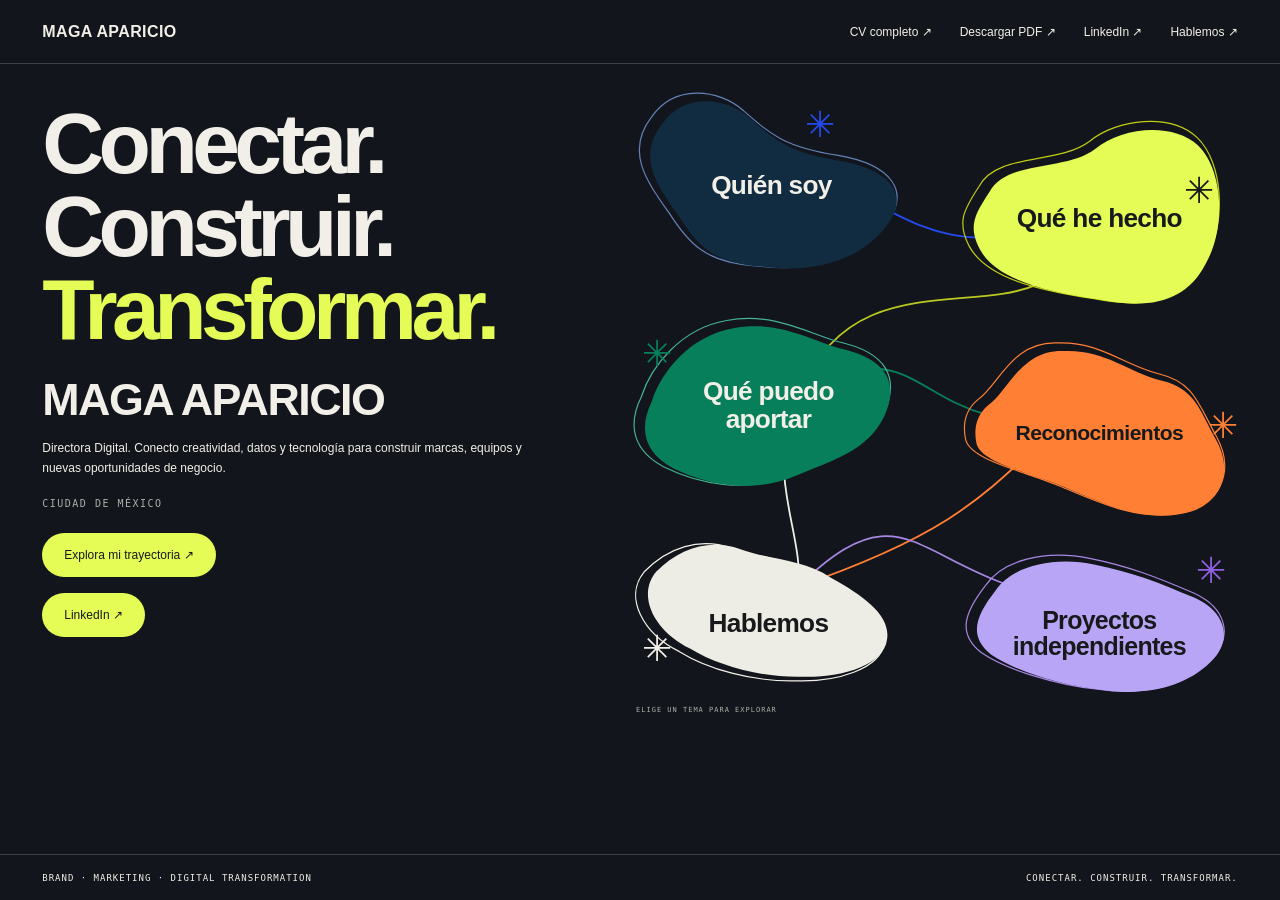
==== commit e35a0627: "Add LinkedIn header link and refresh homepage assets" ====
--- a/index.html
+++ b/index.html
@@ -1 +1 @@
-<!doctype html><html lang="es"><head><meta charset="UTF-8"><meta name="viewport" content="width=device-width, initial-scale=1"><meta name="description" content="Conoce la trayectoria, experiencia y capacidades de Maga Aparicio."><title>Maga Aparicio — Conectar. Construir. Transformar.</title><link rel="stylesheet" href="interactive.css?v=20261020-green-projects"></head><body><header><a class="header-name" href="https://magaaparicio.github.io/#inicio" aria-label="Maga Aparicio, inicio">MAGA APARICIO</a><nav><a href="cv.html">CV completo ↗</a><a href="Maga-Aparicio-CV.pdf?v=20261013-8" download="Maga-Aparicio-CV.pdf">Descargar PDF ↗</a><button data-view="contacto">Hablemos ↗</button></nav></header><main><section class="copy"><div id="content" role="tabpanel" aria-live="polite" aria-labelledby="tab-inicio"></div><div class="secondary"><button data-view="inicio" id="tab-inicio">Inicio</button><button data-view="reconocimientos">Reconocimientos</button><button data-view="contacto">Contacto</button></div></section><section class="visual" aria-label="Explora mi perfil"><div id="scene" aria-hidden="true"><svg class="connections" viewBox="0 0 1000 1000" aria-hidden="true"><path d="M260 180 C440 140 420 285 690 235"/><path d="M735 235 C690 440 380 240 275 500"/><path d="M270 520 C480 360 460 595 735 540"/><path d="M270 520 C210 630 280 735 270 830"/><path d="M735 530 C590 655 560 725 270 825"/><path d="M270 825 C460 640 465 815 735 850"/></svg></div><span class="design-star star-0" aria-hidden="true">✳</span><span class="design-star star-1" aria-hidden="true">✳</span><span class="design-star star-2" aria-hidden="true">✳</span><span class="design-star star-3" aria-hidden="true">✳</span><span class="design-star star-4" aria-hidden="true">✳</span><span class="design-star star-5" aria-hidden="true">✳</span><div class="choices" role="tablist" aria-label="Secciones del perfil"><button class="sphere-choice choice-0" id="tab-soy" role="tab" aria-controls="content" aria-selected="false" data-view="soy"><svg class="organic-shape" viewBox="0 0 250 220" preserveAspectRatio="none" aria-hidden="true"><path class="shape-outline" d="M24 39 C44 3 83 8 105 32 C130 59 142 72 189 81 C235 91 254 120 231 156 C209 191 170 210 118 202 C71 199 56 176 40 145 C20 110 0 77 24 39 Z" fill="none"/><path class="shape-fill" d="M24 39 C44 3 83 8 105 32 C130 59 142 72 189 81 C235 91 254 120 231 156 C209 191 170 210 118 202 C71 199 56 176 40 145 C20 110 0 77 24 39 Z"/></svg><span><b class="node-copy">Quién soy</b></span><small>Trayectoria & enfoque ↗</small></button><button class="sphere-choice choice-1" id="tab-hecho" role="tab" aria-controls="content" aria-selected="false" data-view="hecho"><svg class="organic-shape" viewBox="0 0 250 220" preserveAspectRatio="none" aria-hidden="true"><path class="shape-outline" d="M21 80 C37 44 93 57 121 32 C146 8 194 2 218 28 C242 55 245 120 225 160 C208 199 175 211 125 199 C72 190 27 176 12 143 C1 118 7 105 21 80 Z" fill="none"/><path class="shape-fill" d="M21 80 C37 44 93 57 121 32 C146 8 194 2 218 28 C242 55 245 120 225 160 C208 199 175 211 125 199 C72 190 27 176 12 143 C1 118 7 105 21 80 Z"/></svg><span><b class="node-copy">Qué he hecho</b></span><small>Experiencia & resultados ↗</small></button><button class="sphere-choice choice-2" id="tab-aporto" role="tab" aria-controls="content" aria-selected="false" data-view="aporto"><svg class="organic-shape" viewBox="0 0 250 220" preserveAspectRatio="none" aria-hidden="true"><path class="shape-outline" d="M15 104 C24 69 51 27 92 18 C134 8 165 32 193 42 C237 54 249 83 234 123 C218 163 185 174 151 192 C109 214 66 202 35 183 C8 165 2 137 15 104 Z" fill="none"/><path class="shape-fill" d="M15 104 C24 69 51 27 92 18 C134 8 165 32 193 42 C237 54 249 83 234 123 C218 163 185 174 151 192 C109 214 66 202 35 183 C8 165 2 137 15 104 Z"/></svg><span><b class="node-copy">Qué puedo<br>aportar</b></span><small>Capacidades ↗</small></button><button class="sphere-choice choice-3" id="tab-reconocimientos" role="tab" aria-controls="content" aria-selected="false" data-view="reconocimientos"><svg class="organic-shape" viewBox="0 0 250 220" preserveAspectRatio="none" aria-hidden="true"><path class="shape-outline" d="M20 78 C39 62 51 13 93 16 C132 15 151 40 184 50 C215 59 219 82 235 117 C254 158 237 195 203 202 C165 211 128 190 95 173 C65 157 14 145 9 122 C6 105 9 89 20 78 Z" fill="none"/><path class="shape-fill" d="M20 78 C39 62 51 13 93 16 C132 15 151 40 184 50 C215 59 219 82 235 117 C254 158 237 195 203 202 C165 211 128 190 95 173 C65 157 14 145 9 122 C6 105 9 89 20 78 Z"/></svg><span><b class="node-copy">Reconocimientos</b></span><small>Trabajo que deja huella ↗</small></button><button class="sphere-choice choice-4" id="tab-contacto" role="tab" aria-controls="content" aria-selected="false" data-view="contacto"><svg class="organic-shape" viewBox="0 0 250 220" preserveAspectRatio="none" aria-hidden="true"><path class="shape-outline" d="M19 58 C41 26 69 13 98 27 C126 42 158 41 184 66 C216 91 241 118 237 150 C234 185 193 202 156 200 C117 201 77 185 51 162 C18 139 0 91 19 58 Z" fill="none"/><path class="shape-fill" d="M19 58 C41 26 69 13 98 27 C126 42 158 41 184 66 C216 91 241 118 237 150 C234 185 193 202 156 200 C117 201 77 185 51 162 C18 139 0 91 19 58 Z"/></svg><span><b class="node-copy">Hablemos</b></span><small>¿Qué podemos transformar? ↗</small></button><button class="sphere-choice choice-5" id="tab-proyectos" role="tab" aria-controls="content" aria-selected="false" data-view="proyectos"><svg class="organic-shape" viewBox="0 0 250 220" preserveAspectRatio="none" aria-hidden="true"><path class="shape-outline" d="M27 67 C42 35 80 20 121 32 C156 42 181 56 215 77 C244 96 252 133 230 164 C206 198 169 210 130 202 C92 197 45 176 23 154 C1 129 8 102 27 67 Z" fill="none"/><path class="shape-fill" d="M27 67 C42 35 80 20 121 32 C156 42 181 56 215 77 C244 96 252 133 230 164 C206 198 169 210 130 202 C92 197 45 176 23 154 C1 129 8 102 27 67 Z"/></svg><span><b class="node-copy">Proyectos<br>independientes</b></span></button></div><div class="visual-bottom"><span>ELIGE UN TEMA PARA EXPLORAR</span><button id="motion" aria-pressed="false">Pausar movimiento</button></div></section></main><footer><span>BRAND · MARKETING · DIGITAL TRANSFORMATION</span><span>CONECTAR. CONSTRUIR. TRANSFORMAR.</span></footer><script src="interactive.js?v=20261020-theindustry"></script><script src="constellation-2d.js"></script></body></html>
+<!doctype html><html lang="es"><head><meta charset="UTF-8"><meta name="viewport" content="width=device-width, initial-scale=1"><meta name="description" content="Conoce la trayectoria, experiencia y capacidades de Maga Aparicio."><title>Maga Aparicio — Conectar. Construir. Transformar.</title><link rel="stylesheet" href="interactive.css?v=20261021-monstertower"></head><body><header><a class="header-name" href="https://magaaparicio.github.io/#inicio" aria-label="Maga Aparicio, inicio">MAGA APARICIO</a><nav><a href="cv.html">CV completo ↗</a><a href="Maga-Aparicio-CV.pdf?v=20261013-8" download="Maga-Aparicio-CV.pdf">Descargar PDF ↗</a><a href="https://www.linkedin.com/in/magaaparicio/" target="_blank" rel="noopener noreferrer">LinkedIn ↗</a><button data-view="contacto">Hablemos ↗</button></nav></header><main><section class="copy"><div id="content" role="tabpanel" aria-live="polite" aria-labelledby="tab-inicio"></div><div class="secondary"><button data-view="inicio" id="tab-inicio">Inicio</button><button data-view="reconocimientos">Reconocimientos</button><button data-view="contacto">Contacto</button></div></section><section class="visual" aria-label="Explora mi perfil"><div id="scene" aria-hidden="true"><svg class="connections" viewBox="0 0 1000 1000" aria-hidden="true"><path d="M260 180 C440 140 420 285 690 235"/><path d="M735 235 C690 440 380 240 275 500"/><path d="M270 520 C480 360 460 595 735 540"/><path d="M270 520 C210 630 280 735 270 830"/><path d="M735 530 C590 655 560 725 270 825"/><path d="M270 825 C460 640 465 815 735 850"/></svg></div><span class="design-star star-0" aria-hidden="true">✳</span><span class="design-star star-1" aria-hidden="true">✳</span><span class="design-star star-2" aria-hidden="true">✳</span><span class="design-star star-3" aria-hidden="true">✳</span><span class="design-star star-4" aria-hidden="true">✳</span><span class="design-star star-5" aria-hidden="true">✳</span><div class="choices" role="tablist" aria-label="Secciones del perfil"><button class="sphere-choice choice-0" id="tab-soy" role="tab" aria-controls="content" aria-selected="false" data-view="soy"><svg class="organic-shape" viewBox="0 0 250 220" preserveAspectRatio="none" aria-hidden="true"><path class="shape-outline" d="M24 39 C44 3 83 8 105 32 C130 59 142 72 189 81 C235 91 254 120 231 156 C209 191 170 210 118 202 C71 199 56 176 40 145 C20 110 0 77 24 39 Z" fill="none"/><path class="shape-fill" d="M24 39 C44 3 83 8 105 32 C130 59 142 72 189 81 C235 91 254 120 231 156 C209 191 170 210 118 202 C71 199 56 176 40 145 C20 110 0 77 24 39 Z"/></svg><span><b class="node-copy">Quién soy</b></span><small>Trayectoria & enfoque ↗</small></button><button class="sphere-choice choice-1" id="tab-hecho" role="tab" aria-controls="content" aria-selected="false" data-view="hecho"><svg class="organic-shape" viewBox="0 0 250 220" preserveAspectRatio="none" aria-hidden="true"><path class="shape-outline" d="M21 80 C37 44 93 57 121 32 C146 8 194 2 218 28 C242 55 245 120 225 160 C208 199 175 211 125 199 C72 190 27 176 12 143 C1 118 7 105 21 80 Z" fill="none"/><path class="shape-fill" d="M21 80 C37 44 93 57 121 32 C146 8 194 2 218 28 C242 55 245 120 225 160 C208 199 175 211 125 199 C72 190 27 176 12 143 C1 118 7 105 21 80 Z"/></svg><span><b class="node-copy">Qué he hecho</b></span><small>Experiencia & resultados ↗</small></button><button class="sphere-choice choice-2" id="tab-aporto" role="tab" aria-controls="content" aria-selected="false" data-view="aporto"><svg class="organic-shape" viewBox="0 0 250 220" preserveAspectRatio="none" aria-hidden="true"><path class="shape-outline" d="M15 104 C24 69 51 27 92 18 C134 8 165 32 193 42 C237 54 249 83 234 123 C218 163 185 174 151 192 C109 214 66 202 35 183 C8 165 2 137 15 104 Z" fill="none"/><path class="shape-fill" d="M15 104 C24 69 51 27 92 18 C134 8 165 32 193 42 C237 54 249 83 234 123 C218 163 185 174 151 192 C109 214 66 202 35 183 C8 165 2 137 15 104 Z"/></svg><span><b class="node-copy">Qué puedo<br>aportar</b></span><small>Capacidades ↗</small></button><button class="sphere-choice choice-3" id="tab-reconocimientos" role="tab" aria-controls="content" aria-selected="false" data-view="reconocimientos"><svg class="organic-shape" viewBox="0 0 250 220" preserveAspectRatio="none" aria-hidden="true"><path class="shape-outline" d="M20 78 C39 62 51 13 93 16 C132 15 151 40 184 50 C215 59 219 82 235 117 C254 158 237 195 203 202 C165 211 128 190 95 173 C65 157 14 145 9 122 C6 105 9 89 20 78 Z" fill="none"/><path class="shape-fill" d="M20 78 C39 62 51 13 93 16 C132 15 151 40 184 50 C215 59 219 82 235 117 C254 158 237 195 203 202 C165 211 128 190 95 173 C65 157 14 145 9 122 C6 105 9 89 20 78 Z"/></svg><span><b class="node-copy">Reconocimientos</b></span><small>Trabajo que deja huella ↗</small></button><button class="sphere-choice choice-4" id="tab-contacto" role="tab" aria-controls="content" aria-selected="false" data-view="contacto"><svg class="organic-shape" viewBox="0 0 250 220" preserveAspectRatio="none" aria-hidden="true"><path class="shape-outline" d="M19 58 C41 26 69 13 98 27 C126 42 158 41 184 66 C216 91 241 118 237 150 C234 185 193 202 156 200 C117 201 77 185 51 162 C18 139 0 91 19 58 Z" fill="none"/><path class="shape-fill" d="M19 58 C41 26 69 13 98 27 C126 42 158 41 184 66 C216 91 241 118 237 150 C234 185 193 202 156 200 C117 201 77 185 51 162 C18 139 0 91 19 58 Z"/></svg><span><b class="node-copy">Hablemos</b></span><small>¿Qué podemos transformar? ↗</small></button><button class="sphere-choice choice-5" id="tab-proyectos" role="tab" aria-controls="content" aria-selected="false" data-view="proyectos"><svg class="organic-shape" viewBox="0 0 250 220" preserveAspectRatio="none" aria-hidden="true"><path class="shape-outline" d="M27 67 C42 35 80 20 121 32 C156 42 181 56 215 77 C244 96 252 133 230 164 C206 198 169 210 130 202 C92 197 45 176 23 154 C1 129 8 102 27 67 Z" fill="none"/><path class="shape-fill" d="M27 67 C42 35 80 20 121 32 C156 42 181 56 215 77 C244 96 252 133 230 164 C206 198 169 210 130 202 C92 197 45 176 23 154 C1 129 8 102 27 67 Z"/></svg><span><b class="node-copy">Proyectos<br>independientes</b></span></button></div><div class="visual-bottom"><span>ELIGE UN TEMA PARA EXPLORAR</span><button id="motion" aria-pressed="false">Pausar movimiento</button></div></section></main><footer><span>BRAND · MARKETING · DIGITAL TRANSFORMATION</span><span>CONECTAR. CONSTRUIR. TRANSFORMAR.</span></footer><script src="interactive.js?v=20261026-linkedin"></script><script src="constellation-2d.js"></script></body></html>
--- a/interactive.css
+++ b/interactive.css
@@ -129,5 +129,7 @@
 /* Hide the redundant secondary navigation strip sitewide. */
 .secondary{display:none!important}
 
-/* Green background for the independent projects overview only. */
-body[data-view="proyectos"]{--paper:#a8d9bd;--ink:#17191b}
+/* Consistent green background for independent projects and their detail pages. */
+body[data-view="proyectos"],body[data-view="theindustry"],body[data-view="juegos"]{--paper:#a8d9bd;--ink:#17191b}
+ 
+body[data-view="monstertower"]{--paper:#a8d9bd;--ink:#17191b}
